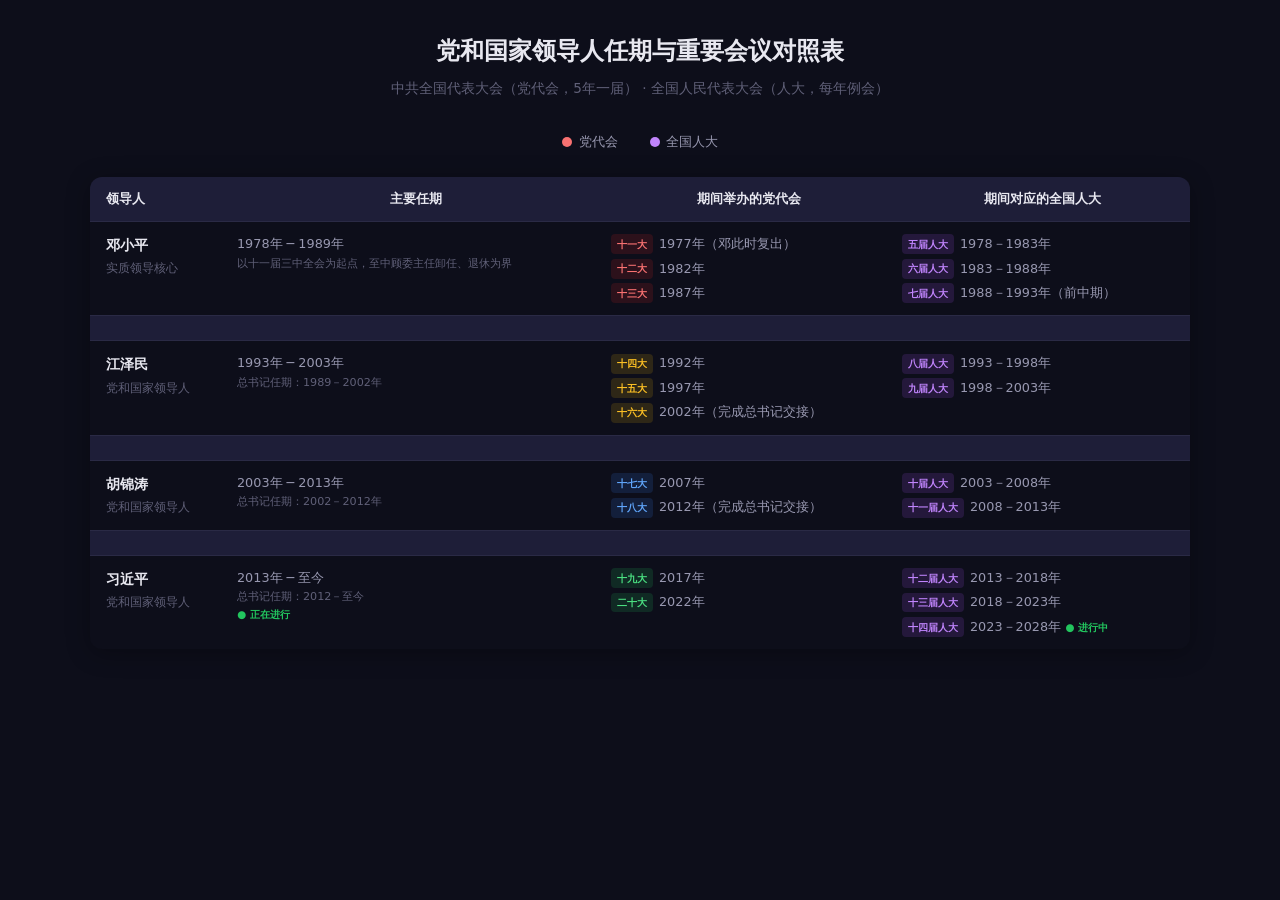
==== public/resources/leaders.html @ d0034c19 "feat: add leaders tenure reference table to resources" ====
<!DOCTYPE html>
<html lang="zh-CN">
<head>
  <meta charset="UTF-8" />
  <meta name="viewport" content="width=device-width, initial-scale=1.0" />
  <title>党和国家领导人任期与重要会议对照表</title>
  <style>
    :root {
      --bg-primary: #0d0e1a;
      --bg-surface: #161628;
      --bg-card: #1a1a2e;
      --bg-surface-raised: #1e1e38;
      --text-primary: #e8e8f0;
      --text-secondary: #9898b0;
      --text-muted: #606078;
      --accent-primary: #7c8dbd;
      --accent-secondary: #6b8cce;
      --border-color: #2a2a45;
      --success: #22c55e;
    }

    * { box-sizing: border-box; margin: 0; padding: 0; }

    body {
      background: var(--bg-primary);
      color: var(--text-primary);
      font-family: system-ui, -apple-system, 'Segoe UI', sans-serif;
      padding: 2rem;
      line-height: 1.6;
      min-height: 100vh;
    }

    h1 {
      font-size: 1.5rem;
      font-weight: 700;
      color: var(--text-primary);
      margin-bottom: 0.5rem;
      text-align: center;
    }

    .subtitle {
      text-align: center;
      color: var(--text-muted);
      font-size: 0.85rem;
      margin-bottom: 2rem;
    }

    .legend {
      display: flex;
      justify-content: center;
      gap: 2rem;
      margin-bottom: 1.5rem;
      font-size: 0.8rem;
      color: var(--text-secondary);
    }

    .legend span { display: flex; align-items: center; gap: 0.4rem; }
    .dot { width: 10px; height: 10px; border-radius: 50%; flex-shrink: 0; }

    table {
      width: 100%;
      max-width: 1100px;
      margin: 0 auto;
      border-collapse: collapse;
      font-size: 0.875rem;
      border-radius: 12px;
      overflow: hidden;
      box-shadow: 0 4px 24px rgba(0,0,0,0.3);
    }

    thead th {
      background: var(--bg-surface-raised);
      color: var(--text-primary);
      font-weight: 600;
      font-size: 0.8rem;
      padding: 0.75rem 0.5rem;
      text-align: center;
      border-bottom: 1px solid var(--border-color);
      position: sticky;
      top: 0;
      z-index: 2;
    }

    thead th:first-child { text-align: left; padding-left: 1rem; }

    tbody tr {
      border-bottom: 1px solid var(--border-color);
      transition: background 0.1s;
    }

    tbody tr:hover { background: var(--bg-surface); }

    tbody tr:last-child { border-bottom: none; }

    td {
      padding: 0.75rem 0.5rem;
      vertical-align: top;
      color: var(--text-secondary);
      font-size: 0.82rem;
    }

    td:first-child { padding-left: 1rem; text-align: left; }

    .leader-name {
      font-weight: 600;
      color: var(--text-primary);
      font-size: 0.9rem;
      white-space: nowrap;
    }

    .leader-role {
      font-size: 0.75rem;
      color: var(--text-muted);
      margin-top: 2px;
    }

    .period {
      font-variant-numeric: tabular-nums;
      color: var(--text-secondary);
      font-size: 0.8rem;
      white-space: nowrap;
    }

    .conf-list, .npc-list {
      display: flex;
      flex-direction: column;
      gap: 0.25rem;
    }

    .conf-item, .npc-item {
      display: flex;
      align-items: center;
      gap: 0.4rem;
      font-size: 0.8rem;
    }

    .badge {
      font-size: 0.65rem;
      padding: 0.1rem 0.35rem;
      border-radius: 4px;
      font-weight: 600;
      white-space: nowrap;
      flex-shrink: 0;
    }

    .badge-dj    { background: rgba(220, 38, 38, 0.15); color: #f87171; }
    .badge-ds    { background: rgba(234, 179, 8, 0.15);  color: #fbbf24; }
    .badge-dsh   { background: rgba(59, 130, 246, 0.15); color: #60a5fa; }
    .badge-dx    { background: rgba(34, 197, 94, 0.15);  color: #4ade80; }

    .badge-npc   { background: rgba(168, 85, 247, 0.15); color: #c084fc; }

    .note {
      font-size: 0.7rem;
      color: var(--text-muted);
    }

    .current {
      font-size: 0.65rem;
      color: var(--success);
      font-weight: 600;
    }

    .divider {
      background: var(--bg-surface-raised);
      border: none;
      height: 1px;
    }

    @media (max-width: 768px) {
      body { padding: 1rem; }
      table { font-size: 0.78rem; }
      td, thead th { padding: 0.5rem 0.3rem; }
      td:first-child { padding-left: 0.5rem; }
    }
  </style>
</head>
<body>

<h1>党和国家领导人任期与重要会议对照表</h1>
<p class="subtitle">中共全国代表大会（党代会，5年一届）&nbsp;·&nbsp;全国人民代表大会（人大，每年例会）</p>

<div class="legend">
  <span><span class="dot" style="background:#f87171;"></span>党代会</span>
  <span><span class="dot" style="background:#c084fc;"></span>全国人大</span>
</div>

<table>
  <thead>
    <tr>
      <th>领导人</th>
      <th>主要任期</th>
      <th>期间举办的党代会</th>
      <th>期间对应的全国人大</th>
    </tr>
  </thead>
  <tbody>

    <!-- 邓小平 -->
    <tr>
      <td>
        <div class="leader-name">邓小平</div>
        <div class="leader-role">实质领导核心</div>
      </td>
      <td>
        <div class="period">1978年 ─ 1989年</div>
        <div class="note">以十一届三中全会为起点，至中顾委主任卸任、退休为界</div>
      </td>
      <td>
        <div class="conf-list">
          <div class="conf-item">
            <span class="badge badge-dj">十一大</span>
            <span>1977年（邓此时复出）</span>
          </div>
          <div class="conf-item">
            <span class="badge badge-dj">十二大</span>
            <span>1982年</span>
          </div>
          <div class="conf-item">
            <span class="badge badge-dj">十三大</span>
            <span>1987年</span>
          </div>
        </div>
      </td>
      <td>
        <div class="npc-list">
          <div class="npc-item">
            <span class="badge badge-npc">五届人大</span>
            <span>1978－1983年</span>
          </div>
          <div class="npc-item">
            <span class="badge badge-npc">六届人大</span>
            <span>1983－1988年</span>
          </div>
          <div class="npc-item">
            <span class="badge badge-npc">七届人大</span>
            <span>1988－1993年（前中期）</span>
          </div>
        </div>
      </td>
    </tr>

    <tr><td class="divider" colspan="4"></td></tr>

    <!-- 江泽民 -->
    <tr>
      <td>
        <div class="leader-name">江泽民</div>
        <div class="leader-role">党和国家领导人</div>
      </td>
      <td>
        <div class="period">1993年 ─ 2003年</div>
        <div class="note">总书记任期：1989－2002年</div>
      </td>
      <td>
        <div class="conf-list">
          <div class="conf-item">
            <span class="badge badge-ds">十四大</span>
            <span>1992年</span>
          </div>
          <div class="conf-item">
            <span class="badge badge-ds">十五大</span>
            <span>1997年</span>
          </div>
          <div class="conf-item">
            <span class="badge badge-ds">十六大</span>
            <span>2002年（完成总书记交接）</span>
          </div>
        </div>
      </td>
      <td>
        <div class="npc-list">
          <div class="npc-item">
            <span class="badge badge-npc">八届人大</span>
            <span>1993－1998年</span>
          </div>
          <div class="npc-item">
            <span class="badge badge-npc">九届人大</span>
            <span>1998－2003年</span>
          </div>
        </div>
      </td>
    </tr>

    <tr><td class="divider" colspan="4"></td></tr>

    <!-- 胡锦涛 -->
    <tr>
      <td>
        <div class="leader-name">胡锦涛</div>
        <div class="leader-role">党和国家领导人</div>
      </td>
      <td>
        <div class="period">2003年 ─ 2013年</div>
        <div class="note">总书记任期：2002－2012年</div>
      </td>
      <td>
        <div class="conf-list">
          <div class="conf-item">
            <span class="badge badge-dsh">十七大</span>
            <span>2007年</span>
          </div>
          <div class="conf-item">
            <span class="badge badge-dsh">十八大</span>
            <span>2012年（完成总书记交接）</span>
          </div>
        </div>
      </td>
      <td>
        <div class="npc-list">
          <div class="npc-item">
            <span class="badge badge-npc">十届人大</span>
            <span>2003－2008年</span>
          </div>
          <div class="npc-item">
            <span class="badge badge-npc">十一届人大</span>
            <span>2008－2013年</span>
          </div>
        </div>
      </td>
    </tr>

    <tr><td class="divider" colspan="4"></td></tr>

    <!-- 习近平 -->
    <tr>
      <td>
        <div class="leader-name">习近平</div>
        <div class="leader-role">党和国家领导人</div>
      </td>
      <td>
        <div class="period">2013年 ─ 至今</div>
        <div class="note">总书记任期：2012－至今</div>
        <div class="current">● 正在进行</div>
      </td>
      <td>
        <div class="conf-list">
          <div class="conf-item">
            <span class="badge badge-dx">十九大</span>
            <span>2017年</span>
          </div>
          <div class="conf-item">
            <span class="badge badge-dx">二十大</span>
            <span>2022年</span>
          </div>
        </div>
      </td>
      <td>
        <div class="npc-list">
          <div class="npc-item">
            <span class="badge badge-npc">十二届人大</span>
            <span>2013－2018年</span>
          </div>
          <div class="npc-item">
            <span class="badge badge-npc">十三届人大</span>
            <span>2018－2023年</span>
          </div>
          <div class="npc-item">
            <span class="badge badge-npc">十四届人大</span>
            <span>2023－2028年 <span class="current">● 进行中</span></span>
          </div>
        </div>
      </td>
    </tr>

  </tbody>
</table>

</body>
</html>
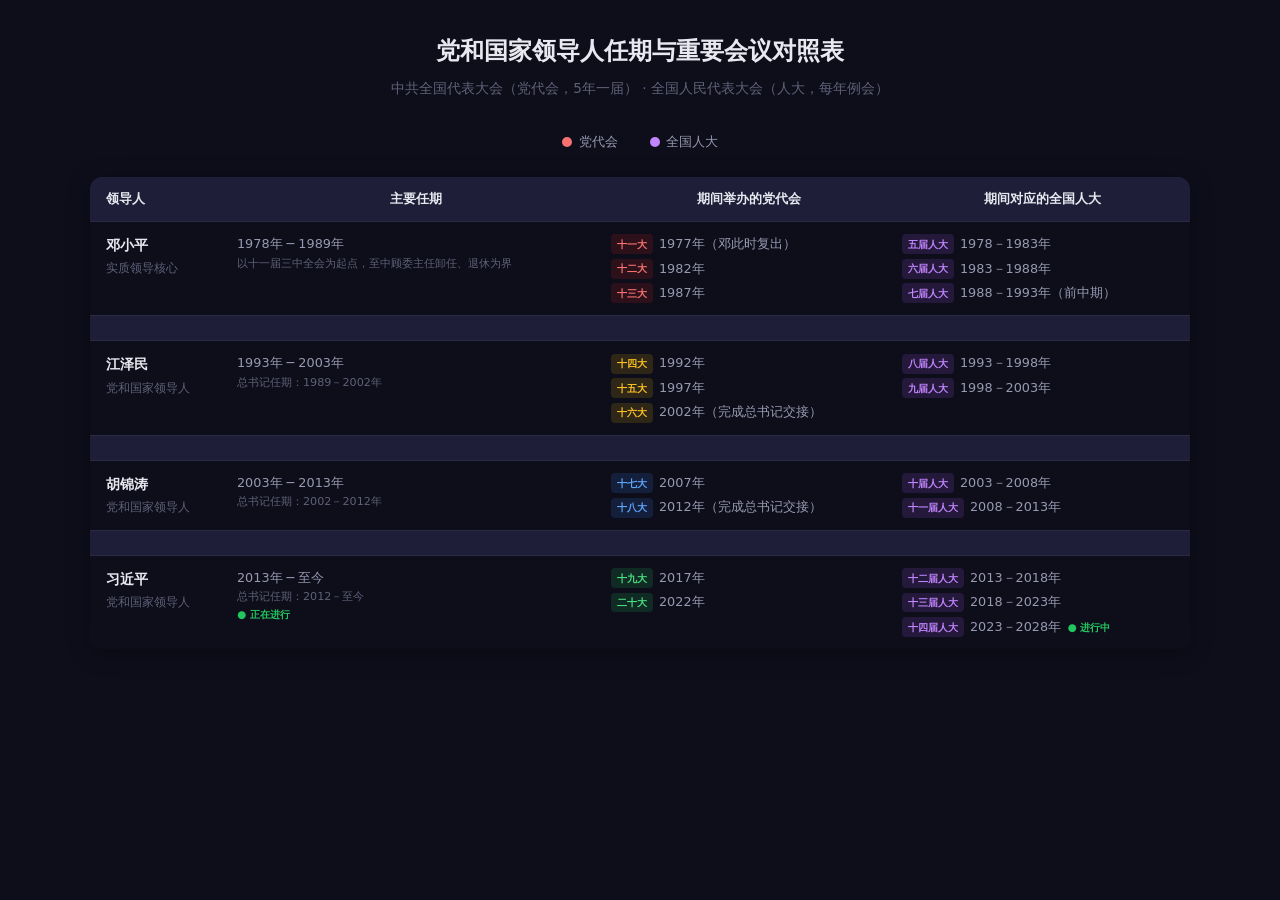
==== commit 49cc358d: "fix: correct nested span tag in leaders.html" ====
--- a/public/resources/leaders.html
+++ b/public/resources/leaders.html
@@ -357,7 +357,8 @@
           </div>
           <div class="npc-item">
             <span class="badge badge-npc">十四届人大</span>
-            <span>2023－2028年 <span class="current">● 进行中</span></span>
+            <span>2023－2028年</span>
+            <span class="current">● 进行中</span>
           </div>
         </div>
       </td>
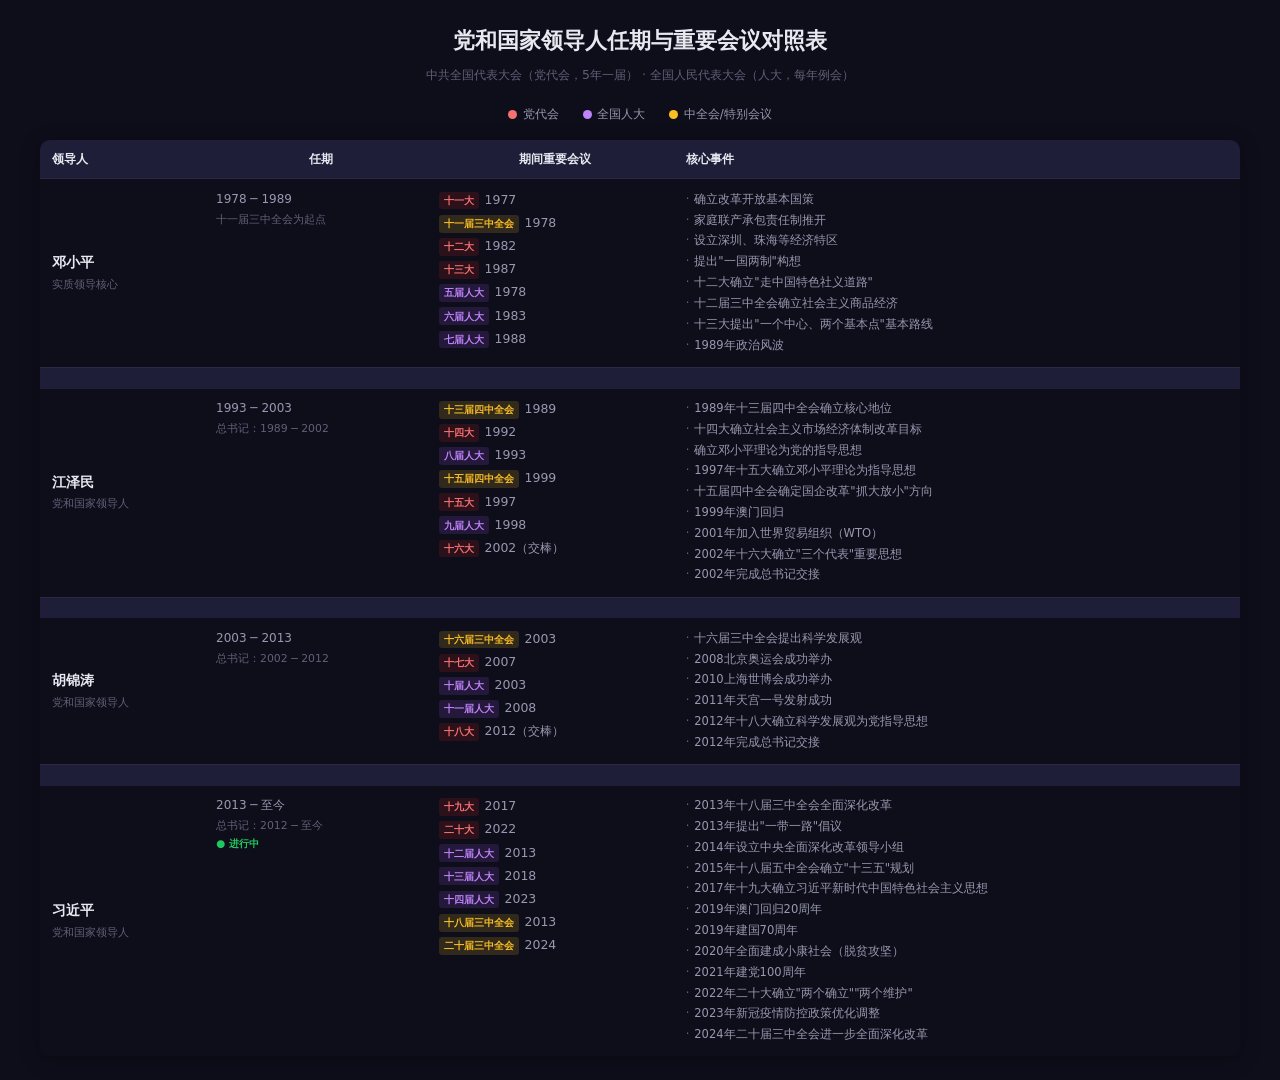
==== commit 6f185289: "feat: add core events for each congress in leaders table" ====
--- a/public/resources/leaders.html
+++ b/public/resources/leaders.html
@@ -14,7 +14,6 @@
       --text-secondary: #9898b0;
       --text-muted: #606078;
       --accent-primary: #7c8dbd;
-      --accent-secondary: #6b8cce;
       --border-color: #2a2a45;
       --success: #22c55e;
     }
@@ -25,153 +24,119 @@
       background: var(--bg-primary);
       color: var(--text-primary);
       font-family: system-ui, -apple-system, 'Segoe UI', sans-serif;
-      padding: 2rem;
+      padding: 1.5rem;
       line-height: 1.6;
       min-height: 100vh;
     }
 
     h1 {
-      font-size: 1.5rem;
+      font-size: 1.35rem;
       font-weight: 700;
       color: var(--text-primary);
-      margin-bottom: 0.5rem;
+      margin-bottom: 0.4rem;
       text-align: center;
     }
 
     .subtitle {
       text-align: center;
       color: var(--text-muted);
-      font-size: 0.85rem;
-      margin-bottom: 2rem;
+      font-size: 0.78rem;
+      margin-bottom: 1.25rem;
     }
 
     .legend {
       display: flex;
       justify-content: center;
-      gap: 2rem;
-      margin-bottom: 1.5rem;
-      font-size: 0.8rem;
+      gap: 1.5rem;
+      margin-bottom: 1rem;
+      font-size: 0.75rem;
       color: var(--text-secondary);
     }
-
-    .legend span { display: flex; align-items: center; gap: 0.4rem; }
-    .dot { width: 10px; height: 10px; border-radius: 50%; flex-shrink: 0; }
+    .legend span { display: flex; align-items: center; gap: 0.35rem; }
+    .dot { width: 9px; height: 9px; border-radius: 50%; flex-shrink: 0; }
 
     table {
       width: 100%;
-      max-width: 1100px;
+      max-width: 1200px;
       margin: 0 auto;
       border-collapse: collapse;
-      font-size: 0.875rem;
-      border-radius: 12px;
+      font-size: 0.8rem;
+      border-radius: 10px;
       overflow: hidden;
-      box-shadow: 0 4px 24px rgba(0,0,0,0.3);
+      box-shadow: 0 4px 20px rgba(0,0,0,0.3);
     }
 
     thead th {
       background: var(--bg-surface-raised);
       color: var(--text-primary);
       font-weight: 600;
-      font-size: 0.8rem;
-      padding: 0.75rem 0.5rem;
+      font-size: 0.75rem;
+      padding: 0.6rem 0.4rem;
       text-align: center;
       border-bottom: 1px solid var(--border-color);
       position: sticky;
       top: 0;
       z-index: 2;
     }
-
-    thead th:first-child { text-align: left; padding-left: 1rem; }
-
-    tbody tr {
-      border-bottom: 1px solid var(--border-color);
-      transition: background 0.1s;
-    }
-
-    tbody tr:hover { background: var(--bg-surface); }
-
+    thead th:first-child { text-align: left; padding-left: 0.75rem; }
+    thead th:last-child { text-align: left; padding-left: 0.5rem; }
+
+    tbody tr { border-bottom: 1px solid var(--border-color); }
     tbody tr:last-child { border-bottom: none; }
+    tbody tr:hover td { background: rgba(255,255,255,0.02); }
 
     td {
-      padding: 0.75rem 0.5rem;
+      padding: 0.65rem 0.4rem;
       vertical-align: top;
       color: var(--text-secondary);
-      font-size: 0.82rem;
-    }
-
-    td:first-child { padding-left: 1rem; text-align: left; }
-
-    .leader-name {
-      font-weight: 600;
-      color: var(--text-primary);
-      font-size: 0.9rem;
-      white-space: nowrap;
-    }
-
-    .leader-role {
-      font-size: 0.75rem;
-      color: var(--text-muted);
-      margin-top: 2px;
-    }
-
-    .period {
-      font-variant-numeric: tabular-nums;
-      color: var(--text-secondary);
-      font-size: 0.8rem;
-      white-space: nowrap;
-    }
-
-    .conf-list, .npc-list {
-      display: flex;
-      flex-direction: column;
-      gap: 0.25rem;
-    }
-
-    .conf-item, .npc-item {
-      display: flex;
-      align-items: center;
-      gap: 0.4rem;
-      font-size: 0.8rem;
-    }
-
+      font-size: 0.78rem;
+    }
+    td:first-child { padding-left: 0.75rem; text-align: left; vertical-align: middle; }
+    td:last-child { padding-left: 0.5rem; }
+
+    .leader-name { font-weight: 600; color: var(--text-primary); font-size: 0.85rem; }
+    .leader-role { font-size: 0.7rem; color: var(--text-muted); margin-top: 2px; }
+    .period { font-size: 0.75rem; white-space: nowrap; color: var(--text-secondary); }
+    .period-note { font-size: 0.68rem; color: var(--text-muted); margin-top: 2px; }
+
+    .meet-list { display: flex; flex-direction: column; gap: 0.2rem; }
+    .meet-item { display: flex; align-items: baseline; gap: 0.35rem; }
     .badge {
-      font-size: 0.65rem;
-      padding: 0.1rem 0.35rem;
-      border-radius: 4px;
+      font-size: 0.6rem;
+      padding: 0.08rem 0.3rem;
+      border-radius: 3px;
       font-weight: 600;
       white-space: nowrap;
       flex-shrink: 0;
     }
 
-    .badge-dj    { background: rgba(220, 38, 38, 0.15); color: #f87171; }
-    .badge-ds    { background: rgba(234, 179, 8, 0.15);  color: #fbbf24; }
-    .badge-dsh   { background: rgba(59, 130, 246, 0.15); color: #60a5fa; }
-    .badge-dx    { background: rgba(34, 197, 94, 0.15);  color: #4ade80; }
-
-    .badge-npc   { background: rgba(168, 85, 247, 0.15); color: #c084fc; }
-
-    .note {
-      font-size: 0.7rem;
+    .badge-dj   { background: rgba(220, 38, 38, 0.15);  color: #f87171; }
+    .badge-ds   { background: rgba(234, 179, 8, 0.15);   color: #fbbf24; }
+    .badge-dsh  { background: rgba(59, 130, 246, 0.15);  color: #60a5fa; }
+    .badge-dx   { background: rgba(34, 197, 94, 0.15);   color: #4ade80; }
+    .badge-npc  { background: rgba(168, 85, 247, 0.15); color: #c084fc; }
+
+    .event-item {
+      display: flex;
+      align-items: baseline;
+      gap: 0.3rem;
+      font-size: 0.72rem;
+      color: var(--text-secondary);
+      margin-bottom: 0.15rem;
+    }
+    .event-item::before {
+      content: '·';
       color: var(--text-muted);
-    }
-
-    .current {
-      font-size: 0.65rem;
-      color: var(--success);
-      font-weight: 600;
-    }
-
-    .divider {
-      background: var(--bg-surface-raised);
-      border: none;
-      height: 1px;
-    }
-
-    @media (max-width: 768px) {
+      flex-shrink: 0;
+    }
+
+    .current { color: var(--success); font-weight: 600; font-size: 0.65rem; }
+    .divider { background: var(--bg-surface-raised); border: none; height: 1px; }
+
+    @media (max-width: 900px) {
       body { padding: 1rem; }
-      table { font-size: 0.78rem; }
-      td, thead th { padding: 0.5rem 0.3rem; }
-      td:first-child { padding-left: 0.5rem; }
+      table { font-size: 0.72rem; }
+      .meet-item { flex-wrap: wrap; }
     }
   </style>
 </head>
@@ -183,15 +148,16 @@
 <div class="legend">
   <span><span class="dot" style="background:#f87171;"></span>党代会</span>
   <span><span class="dot" style="background:#c084fc;"></span>全国人大</span>
+  <span><span class="dot" style="background:#fbbf24;"></span>中全会/特别会议</span>
 </div>
 
 <table>
   <thead>
     <tr>
       <th>领导人</th>
-      <th>主要任期</th>
-      <th>期间举办的党代会</th>
-      <th>期间对应的全国人大</th>
+      <th>任期</th>
+      <th>期间重要会议</th>
+      <th>核心事件</th>
     </tr>
   </thead>
   <tbody>
@@ -203,44 +169,54 @@
         <div class="leader-role">实质领导核心</div>
       </td>
       <td>
-        <div class="period">1978年 ─ 1989年</div>
-        <div class="note">以十一届三中全会为起点，至中顾委主任卸任、退休为界</div>
-      </td>
-      <td>
-        <div class="conf-list">
-          <div class="conf-item">
+        <div class="period">1978 ─ 1989</div>
+        <div class="period-note">十一届三中全会为起点</div>
+      </td>
+      <td>
+        <div class="meet-list">
+          <div class="meet-item">
             <span class="badge badge-dj">十一大</span>
-            <span>1977年（邓此时复出）</span>
-          </div>
-          <div class="conf-item">
+            <span>1977</span>
+          </div>
+          <div class="meet-item">
+            <span class="badge" style="background:rgba(251,191,36,0.15);color:#fbbf24;">十一届三中全会</span>
+            <span>1978</span>
+          </div>
+          <div class="meet-item">
             <span class="badge badge-dj">十二大</span>
-            <span>1982年</span>
-          </div>
-          <div class="conf-item">
+            <span>1982</span>
+          </div>
+          <div class="meet-item">
             <span class="badge badge-dj">十三大</span>
-            <span>1987年</span>
+            <span>1987</span>
+          </div>
+          <div class="meet-item">
+            <span class="badge badge-npc">五届人大</span>
+            <span>1978</span>
+          </div>
+          <div class="meet-item">
+            <span class="badge badge-npc">六届人大</span>
+            <span>1983</span>
+          </div>
+          <div class="meet-item">
+            <span class="badge badge-npc">七届人大</span>
+            <span>1988</span>
           </div>
         </div>
       </td>
       <td>
-        <div class="npc-list">
-          <div class="npc-item">
-            <span class="badge badge-npc">五届人大</span>
-            <span>1978－1983年</span>
-          </div>
-          <div class="npc-item">
-            <span class="badge badge-npc">六届人大</span>
-            <span>1983－1988年</span>
-          </div>
-          <div class="npc-item">
-            <span class="badge badge-npc">七届人大</span>
-            <span>1988－1993年（前中期）</span>
-          </div>
-        </div>
-      </td>
-    </tr>
-
-    <tr><td class="divider" colspan="4"></td></tr>
+        <div class="event-item">确立改革开放基本国策</div>
+        <div class="event-item">家庭联产承包责任制推开</div>
+        <div class="event-item">设立深圳、珠海等经济特区</div>
+        <div class="event-item">提出"一国两制"构想</div>
+        <div class="event-item">十二大确立"走中国特色社义道路"</div>
+        <div class="event-item">十二届三中全会确立社会主义商品经济</div>
+        <div class="event-item">十三大提出"一个中心、两个基本点"基本路线</div>
+        <div class="event-item">1989年政治风波</div>
+      </td>
+    </tr>
+
+    <tr class="divider"><td colspan="4"></td></tr>
 
     <!-- 江泽民 -->
     <tr>
@@ -249,40 +225,55 @@
         <div class="leader-role">党和国家领导人</div>
       </td>
       <td>
-        <div class="period">1993年 ─ 2003年</div>
-        <div class="note">总书记任期：1989－2002年</div>
-      </td>
-      <td>
-        <div class="conf-list">
-          <div class="conf-item">
-            <span class="badge badge-ds">十四大</span>
-            <span>1992年</span>
-          </div>
-          <div class="conf-item">
-            <span class="badge badge-ds">十五大</span>
-            <span>1997年</span>
-          </div>
-          <div class="conf-item">
-            <span class="badge badge-ds">十六大</span>
-            <span>2002年（完成总书记交接）</span>
+        <div class="period">1993 ─ 2003</div>
+        <div class="period-note">总书记：1989 ─ 2002</div>
+      </td>
+      <td>
+        <div class="meet-list">
+          <div class="meet-item">
+            <span class="badge" style="background:rgba(251,191,36,0.15);color:#fbbf24;">十三届四中全会</span>
+            <span>1989</span>
+          </div>
+          <div class="meet-item">
+            <span class="badge badge-dj">十四大</span>
+            <span>1992</span>
+          </div>
+          <div class="meet-item">
+            <span class="badge badge-npc">八届人大</span>
+            <span>1993</span>
+          </div>
+          <div class="meet-item">
+            <span class="badge" style="background:rgba(251,191,36,0.15);color:#fbbf24;">十五届四中全会</span>
+            <span>1999</span>
+          </div>
+          <div class="meet-item">
+            <span class="badge badge-dj">十五大</span>
+            <span>1997</span>
+          </div>
+          <div class="meet-item">
+            <span class="badge badge-npc">九届人大</span>
+            <span>1998</span>
+          </div>
+          <div class="meet-item">
+            <span class="badge badge-dj">十六大</span>
+            <span>2002（交棒）</span>
           </div>
         </div>
       </td>
       <td>
-        <div class="npc-list">
-          <div class="npc-item">
-            <span class="badge badge-npc">八届人大</span>
-            <span>1993－1998年</span>
-          </div>
-          <div class="npc-item">
-            <span class="badge badge-npc">九届人大</span>
-            <span>1998－2003年</span>
-          </div>
-        </div>
-      </td>
-    </tr>
-
-    <tr><td class="divider" colspan="4"></td></tr>
+        <div class="event-item">1989年十三届四中全会确立核心地位</div>
+        <div class="event-item">十四大确立社会主义市场经济体制改革目标</div>
+        <div class="event-item">确立邓小平理论为党的指导思想</div>
+        <div class="event-item">1997年十五大确立邓小平理论为指导思想</div>
+        <div class="event-item">十五届四中全会确定国企改革"抓大放小"方向</div>
+        <div class="event-item">1999年澳门回归</div>
+        <div class="event-item">2001年加入世界贸易组织（WTO）</div>
+        <div class="event-item">2002年十六大确立"三个代表"重要思想</div>
+        <div class="event-item">2002年完成总书记交接</div>
+      </td>
+    </tr>
+
+    <tr class="divider"><td colspan="4"></td></tr>
 
     <!-- 胡锦涛 -->
     <tr>
@@ -291,36 +282,44 @@
         <div class="leader-role">党和国家领导人</div>
       </td>
       <td>
-        <div class="period">2003年 ─ 2013年</div>
-        <div class="note">总书记任期：2002－2012年</div>
-      </td>
-      <td>
-        <div class="conf-list">
-          <div class="conf-item">
-            <span class="badge badge-dsh">十七大</span>
-            <span>2007年</span>
-          </div>
-          <div class="conf-item">
-            <span class="badge badge-dsh">十八大</span>
-            <span>2012年（完成总书记交接）</span>
+        <div class="period">2003 ─ 2013</div>
+        <div class="period-note">总书记：2002 ─ 2012</div>
+      </td>
+      <td>
+        <div class="meet-list">
+          <div class="meet-item">
+            <span class="badge" style="background:rgba(251,191,36,0.15);color:#fbbf24;">十六届三中全会</span>
+            <span>2003</span>
+          </div>
+          <div class="meet-item">
+            <span class="badge badge-dj">十七大</span>
+            <span>2007</span>
+          </div>
+          <div class="meet-item">
+            <span class="badge badge-npc">十届人大</span>
+            <span>2003</span>
+          </div>
+          <div class="meet-item">
+            <span class="badge badge-npc">十一届人大</span>
+            <span>2008</span>
+          </div>
+          <div class="meet-item">
+            <span class="badge badge-dj">十八大</span>
+            <span>2012（交棒）</span>
           </div>
         </div>
       </td>
       <td>
-        <div class="npc-list">
-          <div class="npc-item">
-            <span class="badge badge-npc">十届人大</span>
-            <span>2003－2008年</span>
-          </div>
-          <div class="npc-item">
-            <span class="badge badge-npc">十一届人大</span>
-            <span>2008－2013年</span>
-          </div>
-        </div>
-      </td>
-    </tr>
-
-    <tr><td class="divider" colspan="4"></td></tr>
+        <div class="event-item">十六届三中全会提出科学发展观</div>
+        <div class="event-item">2008北京奥运会成功举办</div>
+        <div class="event-item">2010上海世博会成功举办</div>
+        <div class="event-item">2011年天宫一号发射成功</div>
+        <div class="event-item">2012年十八大确立科学发展观为党指导思想</div>
+        <div class="event-item">2012年完成总书记交接</div>
+      </td>
+    </tr>
+
+    <tr class="divider"><td colspan="4"></td></tr>
 
     <!-- 习近平 -->
     <tr>
@@ -329,38 +328,55 @@
         <div class="leader-role">党和国家领导人</div>
       </td>
       <td>
-        <div class="period">2013年 ─ 至今</div>
-        <div class="note">总书记任期：2012－至今</div>
-        <div class="current">● 正在进行</div>
-      </td>
-      <td>
-        <div class="conf-list">
-          <div class="conf-item">
-            <span class="badge badge-dx">十九大</span>
-            <span>2017年</span>
-          </div>
-          <div class="conf-item">
-            <span class="badge badge-dx">二十大</span>
-            <span>2022年</span>
+        <div class="period">2013 ─ 至今</div>
+        <div class="period-note">总书记：2012 ─ 至今</div>
+        <div class="current">● 进行中</div>
+      </td>
+      <td>
+        <div class="meet-list">
+          <div class="meet-item">
+            <span class="badge badge-dj">十九大</span>
+            <span>2017</span>
+          </div>
+          <div class="meet-item">
+            <span class="badge badge-dj">二十大</span>
+            <span>2022</span>
+          </div>
+          <div class="meet-item">
+            <span class="badge badge-npc">十二届人大</span>
+            <span>2013</span>
+          </div>
+          <div class="meet-item">
+            <span class="badge badge-npc">十三届人大</span>
+            <span>2018</span>
+          </div>
+          <div class="meet-item">
+            <span class="badge badge-npc">十四届人大</span>
+            <span>2023</span>
+          </div>
+          <div class="meet-item">
+            <span class="badge" style="background:rgba(251,191,36,0.15);color:#fbbf24;">十八届三中全会</span>
+            <span>2013</span>
+          </div>
+          <div class="meet-item">
+            <span class="badge" style="background:rgba(251,191,36,0.15);color:#fbbf24;">二十届三中全会</span>
+            <span>2024</span>
           </div>
         </div>
       </td>
       <td>
-        <div class="npc-list">
-          <div class="npc-item">
-            <span class="badge badge-npc">十二届人大</span>
-            <span>2013－2018年</span>
-          </div>
-          <div class="npc-item">
-            <span class="badge badge-npc">十三届人大</span>
-            <span>2018－2023年</span>
-          </div>
-          <div class="npc-item">
-            <span class="badge badge-npc">十四届人大</span>
-            <span>2023－2028年</span>
-            <span class="current">● 进行中</span>
-          </div>
-        </div>
+        <div class="event-item">2013年十八届三中全会全面深化改革</div>
+        <div class="event-item">2013年提出"一带一路"倡议</div>
+        <div class="event-item">2014年设立中央全面深化改革领导小组</div>
+        <div class="event-item">2015年十八届五中全会确立"十三五"规划</div>
+        <div class="event-item">2017年十九大确立习近平新时代中国特色社会主义思想</div>
+        <div class="event-item">2019年澳门回归20周年</div>
+        <div class="event-item">2019年建国70周年</div>
+        <div class="event-item">2020年全面建成小康社会（脱贫攻坚）</div>
+        <div class="event-item">2021年建党100周年</div>
+        <div class="event-item">2022年二十大确立"两个确立""两个维护"</div>
+        <div class="event-item">2023年新冠疫情防控政策优化调整</div>
+        <div class="event-item">2024年二十届三中全会进一步全面深化改革</div>
       </td>
     </tr>
 
